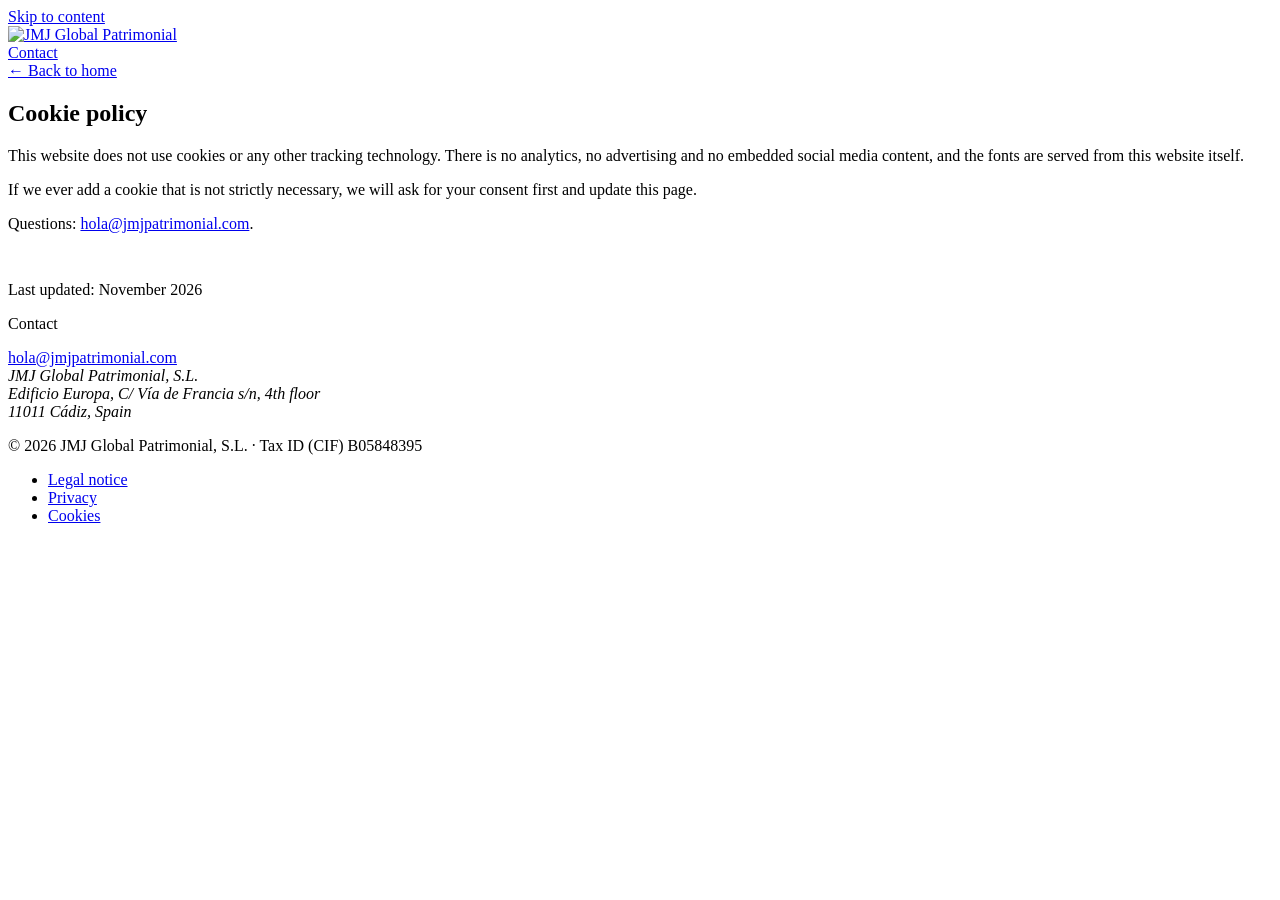
==== cookies.html @ b81c59eb "Add files via upload" ====
<!doctype html>
<html lang="en-GB">
<head>
<meta charset="utf-8">
<meta name="viewport" content="width=device-width, initial-scale=1">
<title>Cookie policy · JMJ Global Patrimonial</title>
<meta name="description" content="JMJ Global Patrimonial is a private investment company that manages and invests its own assets with a long-term view.">
<meta name="theme-color" content="#F6F3EE">
<link rel="canonical" href="https://jmjpatrimonial.com/cookies.html">
<link rel="icon" href="assets/img/favicon.svg" type="image/svg+xml">
<link rel="stylesheet" href="assets/site.css">
</head>
<body>
<a class="skip" href="#main">Skip to content</a>

<header class="site-header">
  <div class="wrap">
    <a class="brand" href="./" aria-label="JMJ Global Patrimonial, S.L., home"><img src="assets/img/logo.svg" alt="JMJ Global Patrimonial" width="1017" height="275"></a>
    <nav class="nav" aria-label="Main"><a href="./#contact">Contact</a></nav>
  </div>
</header>

<main id="main">
<article class="wrap prose">
<a class="back" href="./">← Back to home</a>
<h1>Cookie policy</h1>

<p>This website does not use cookies or any other tracking technology. There is no analytics, no advertising and no embedded social media content, and the fonts are served from this website itself.</p>
<p>If we ever add a cookie that is not strictly necessary, we will ask for your consent first and update this page.</p>
<p>Questions: <a href="mailto:hola@jmjpatrimonial.com">hola@jmjpatrimonial.com</a>.</p>
<p class="eyebrow" style="margin-top:3rem">Last updated: November 2026</p>
</article>
</main>

<footer class="site-footer" id="contact">
  <div class="wrap">
    <div class="top">
      <div>
        <p class="eyebrow">Contact</p>
        <a class="mail" href="mailto:hola@jmjpatrimonial.com">hola@jmjpatrimonial.com</a>
      </div>
      <address class="address">JMJ Global Patrimonial, S.L.<br>Edificio Europa, C/ Vía de Francia s/n, 4th floor<br>11011 Cádiz, Spain</address>
    </div>
    <div class="legal">
      <p>© 2026 JMJ Global Patrimonial, S.L. · Tax ID (CIF) B05848395</p>
      <ul>
        <li><a href="legal-notice.html">Legal notice</a></li>
        <li><a href="privacy.html">Privacy</a></li>
        <li><a href="cookies.html">Cookies</a></li>
      </ul>
    </div>
  </div>
</footer>
</body>
</html>
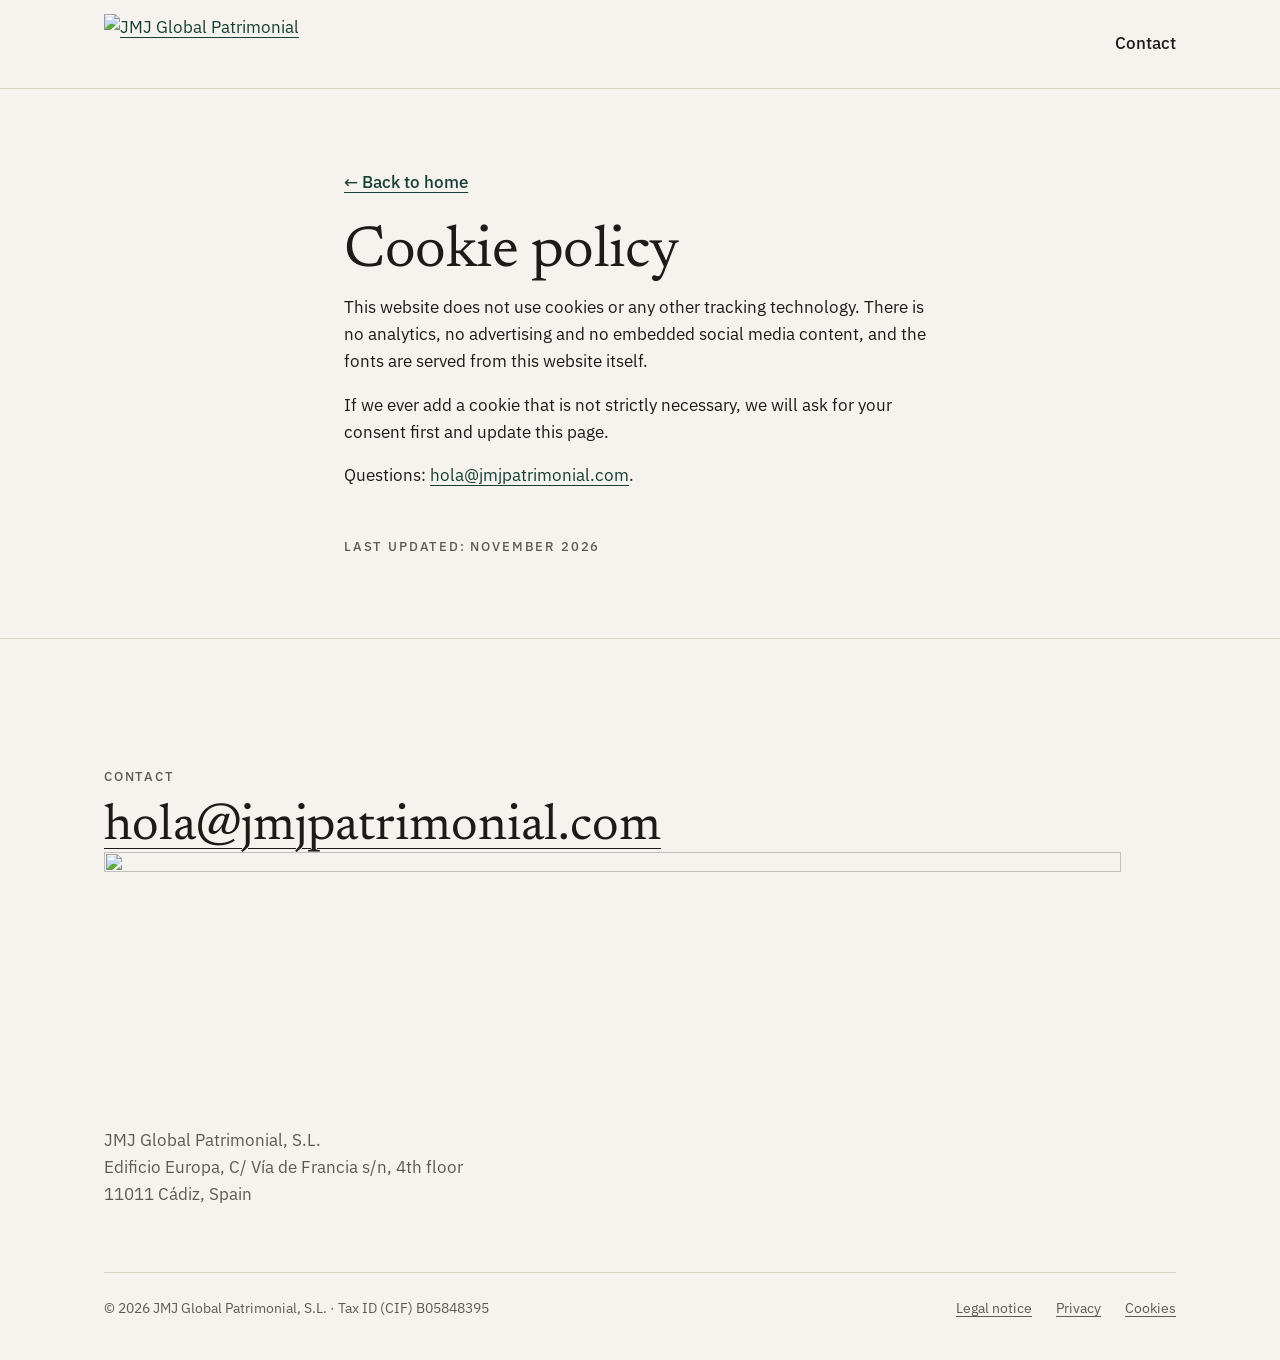
==== commit e4b44156: "Add files via upload" ====
--- a/cookies.html
+++ b/cookies.html
@@ -5,17 +5,16 @@
 <meta name="viewport" content="width=device-width, initial-scale=1">
 <title>Cookie policy · JMJ Global Patrimonial</title>
 <meta name="description" content="JMJ Global Patrimonial is a private investment company that manages and invests its own assets with a long-term view.">
-<meta name="theme-color" content="#F6F3EE">
+<meta name="theme-color" content="#173E36">
 <link rel="canonical" href="https://jmjpatrimonial.com/cookies.html">
 <link rel="icon" href="assets/img/favicon.svg" type="image/svg+xml">
 <link rel="stylesheet" href="assets/site.css">
 </head>
-<body>
+<body class="page">
 <a class="skip" href="#main">Skip to content</a>
-
-<header class="site-header">
+<header class="site-header top">
   <div class="wrap">
-    <a class="brand" href="./" aria-label="JMJ Global Patrimonial, S.L., home"><img src="assets/img/logo.svg" alt="JMJ Global Patrimonial" width="1017" height="275"></a>
+    <a class="brand" href="./" aria-label="JMJ Global Patrimonial, S.L., home"><img src="assets/img/logo-light.svg" alt="JMJ Global Patrimonial" width="1017" height="275"></a>
     <nav class="nav" aria-label="Main"><a href="./#contact">Contact</a></nav>
   </div>
 </header>
@@ -34,12 +33,15 @@
 
 <footer class="site-footer" id="contact">
   <div class="wrap">
-    <div class="top">
+    <div class="row">
       <div>
         <p class="eyebrow">Contact</p>
-        <a class="mail" href="mailto:hola@jmjpatrimonial.com">hola@jmjpatrimonial.com</a>
+        <a class="mail" href="mailto:hola@jmjpatrimonial.com">hola@<wbr>jmjpatrimonial.com</a>
       </div>
-      <address class="address">JMJ Global Patrimonial, S.L.<br>Edificio Europa, C/ Vía de Francia s/n, 4th floor<br>11011 Cádiz, Spain</address>
+      <div>
+        <img class="foot-logo" src="assets/img/logo-light.svg" alt="" width="1017" height="275" loading="lazy">
+        <address class="address">JMJ Global Patrimonial, S.L.<br>Edificio Europa, C/ Vía de Francia s/n, 4th floor<br>11011 Cádiz, Spain</address>
+      </div>
     </div>
     <div class="legal">
       <p>© 2026 JMJ Global Patrimonial, S.L. · Tax ID (CIF) B05848395</p>
--- a/assets/site.css
+++ b/assets/site.css
@@ -0,0 +1,103 @@
+/* JMJ · sistema común (ver WEBS/JMJ/DESIGN.md). Solo cambia --accent por web. */
+@font-face{font-family:"Newsreader";src:url(fonts/newsreader-400.woff2) format("woff2");font-weight:400;font-style:normal;font-display:swap}
+@font-face{font-family:"Newsreader";src:url(fonts/newsreader-500.woff2) format("woff2");font-weight:500;font-style:normal;font-display:swap}
+@font-face{font-family:"Newsreader";src:url(fonts/newsreader-400-italic.woff2) format("woff2");font-weight:400;font-style:italic;font-display:swap}
+@font-face{font-family:"IBM Plex Sans";src:url(fonts/plex-sans-400.woff2) format("woff2");font-weight:400;font-style:normal;font-display:swap}
+@font-face{font-family:"IBM Plex Sans";src:url(fonts/plex-sans-500.woff2) format("woff2");font-weight:500;font-style:normal;font-display:swap}
+
+:root{
+  --paper:#F6F3EE; --paper-2:#EDE8E0; --ink:#1C1B19; --ink-muted:#5E5A53; --line:#D9D1C4;
+  --accent:#173E36; --accent-hover:#10302A; --accent-ink:#FFFFFF;
+  --serif:"Newsreader",Georgia,"Times New Roman",serif;
+  --sans:"IBM Plex Sans",system-ui,-apple-system,"Segoe UI",Roboto,sans-serif;
+  --wrap:72rem; --gutter:clamp(1.25rem,4vw,2.5rem); --section:clamp(4rem,2rem + 8vw,8rem);
+}
+*,*::before,*::after{box-sizing:border-box}
+html{-webkit-text-size-adjust:100%;text-size-adjust:100%}
+body{margin:0;background:var(--paper);color:var(--ink);font-family:var(--sans);font-size:1.0625rem;line-height:1.6;font-size-adjust:from-font}
+img{display:block;max-width:100%;height:auto}
+a{color:var(--accent);text-decoration-thickness:1px;text-underline-offset:.22em}
+a:hover{text-decoration-thickness:2px}
+:focus-visible{outline:2px solid var(--ink);outline-offset:3px}
+.wrap{max-width:var(--wrap);margin-inline:auto;padding-inline:var(--gutter)}
+.skip{position:absolute;left:-9999px}
+.skip:focus{left:1rem;top:1rem;z-index:10;background:var(--ink);color:var(--paper);padding:.5rem 1rem}
+
+h1,h2,h3{font-family:var(--serif);font-weight:400;line-height:1.1;letter-spacing:-.01em;margin:0;text-wrap:balance}
+h1{font-size:clamp(2.5rem,1.6rem + 3.6vw,4.5rem);line-height:1.04}
+h2{font-size:clamp(2rem,1.5rem + 2vw,3rem)}
+h3{font-size:1.5rem;line-height:1.2;font-weight:500}
+p{margin:0;text-wrap:pretty}
+em{font-family:var(--serif);font-style:italic}
+.eyebrow{font-size:.8125rem;font-weight:500;letter-spacing:.14em;text-transform:uppercase;color:var(--ink-muted)}
+.lead{font-size:1.25rem;line-height:1.5;color:var(--ink-muted);max-width:34rem}
+
+/* Cabecera */
+.site-header{border-bottom:1px solid var(--line)}
+.site-header .wrap{display:flex;align-items:center;justify-content:space-between;gap:1rem;min-height:5.5rem}
+.brand{display:inline-flex}
+.brand img{height:3rem;width:auto}
+@media (min-width:48rem){.brand img{height:3.75rem}}
+.nav a{color:var(--ink);font-weight:500;text-decoration:none}
+.nav a:hover{text-decoration:underline}
+
+/* Portada */
+.hero{padding-block:clamp(3rem,2rem + 5vw,6rem) var(--section)}
+.hero .wrap{display:grid;gap:3rem;align-items:center}
+.hero h1{margin-top:1.25rem}
+.hero .lead{margin-top:1.5rem}
+.hero figure{margin:0}
+.hero figure img{width:100%;aspect-ratio:5/4;object-fit:cover;filter:saturate(.9)}
+@media (min-width:56rem){.hero .wrap{grid-template-columns:1fr 1fr;gap:4.5rem}}
+.actions{display:flex;flex-wrap:wrap;align-items:center;gap:1rem 1.75rem;margin-top:2.5rem}
+.btn{display:inline-flex;align-items:center;min-height:3rem;padding:0 1.5rem;border-radius:2px;background:var(--accent);color:var(--accent-ink);font-weight:500;text-decoration:none}
+.btn:hover{background:var(--accent-hover)}
+.link-quiet{color:var(--ink);font-weight:500}
+
+/* Secciones */
+.section{padding-block:var(--section);border-top:1px solid var(--line)}
+.split{display:grid;gap:2.5rem}
+@media (min-width:56rem){.split{grid-template-columns:4fr 7fr;gap:4rem}}
+.split > header p{margin-top:1.25rem;color:var(--ink-muted);max-width:24rem}
+.services{list-style:none;margin:0;padding:0}
+.services li{display:grid;grid-template-columns:3.5rem 1fr;gap:.375rem 1rem;padding-block:1.75rem;border-top:1px solid var(--line)}
+.services li:last-child{border-bottom:1px solid var(--line)}
+.services .num{grid-row:span 2;font-family:var(--serif);font-size:1.5rem;line-height:1.2;color:var(--accent)}
+.services p{color:var(--ink-muted);max-width:36rem}
+
+.band{background:var(--paper-2)}
+.brands{display:grid;gap:1px;margin-top:3rem;background:var(--line);border:1px solid var(--line)}
+@media (min-width:48rem){.brands{grid-template-columns:1fr 1fr}}
+.brand-item{display:flex;flex-direction:column;gap:1rem;padding:clamp(1.75rem,1rem + 3vw,3rem);background:var(--paper);color:var(--ink);text-decoration:none}
+.brand-item:hover .go{text-decoration:underline}
+.brand-item p{color:var(--ink-muted);max-width:28rem}
+.brand-item .go{margin-top:auto;padding-top:1rem;color:var(--accent);font-weight:500}
+.wm{font-size:1.75rem;line-height:1}
+.wm-belmore{font-family:var(--serif);font-weight:500;letter-spacing:.18em}
+.wm-mommy{font-family:var(--sans);font-weight:500;letter-spacing:.06em;color:#463B30}
+
+.statement .wrap{display:grid;gap:2rem;align-items:end}
+@media (min-width:56rem){.statement .wrap{grid-template-columns:8fr 4fr;gap:4rem}}
+.statement p{margin-top:1.25rem;color:var(--ink-muted);max-width:34rem}
+
+/* Pie */
+.site-footer{border-top:1px solid var(--line);padding-block:var(--section) 2.5rem}
+.site-footer .top{display:grid;gap:2.5rem}
+@media (min-width:56rem){.site-footer .top{grid-template-columns:7fr 5fr;gap:4rem;align-items:end}}
+.mail{display:inline-block;max-width:100%;margin-top:1rem;font-family:var(--serif);font-size:clamp(1.375rem,1rem + 2vw,2.75rem);line-height:1.15;color:var(--ink);overflow-wrap:anywhere}
+.address{font-style:normal;color:var(--ink-muted)}
+.legal{display:flex;flex-wrap:wrap;justify-content:space-between;gap:1rem 2rem;margin-top:4rem;padding-top:1.5rem;border-top:1px solid var(--line);font-size:.875rem;color:var(--ink-muted)}
+.legal ul{display:flex;flex-wrap:wrap;gap:.5rem 1.5rem;list-style:none;margin:0;padding:0}
+.legal a{color:var(--ink-muted)}
+
+/* Páginas legales */
+.prose{max-width:42rem;padding-block:clamp(3rem,2rem + 4vw,5rem)}
+.prose h1{font-size:clamp(2rem,1.5rem + 2vw,3rem)}
+.prose h2{font-size:1.375rem;font-weight:500;margin-top:2.5rem}
+.prose p,.prose ul{margin-top:1rem}
+.prose li{margin-top:.375rem}
+.prose .back{display:inline-block;margin-bottom:2rem;font-weight:500}
+
+.brand-logo{height:8.5rem;width:auto;align-self:flex-start}
+.brand-logo-wide{height:5.5rem;margin-block:1.25rem}
+.statement .note{margin-top:1.5rem;font-size:.875rem;color:var(--ink-muted);max-width:34rem}
